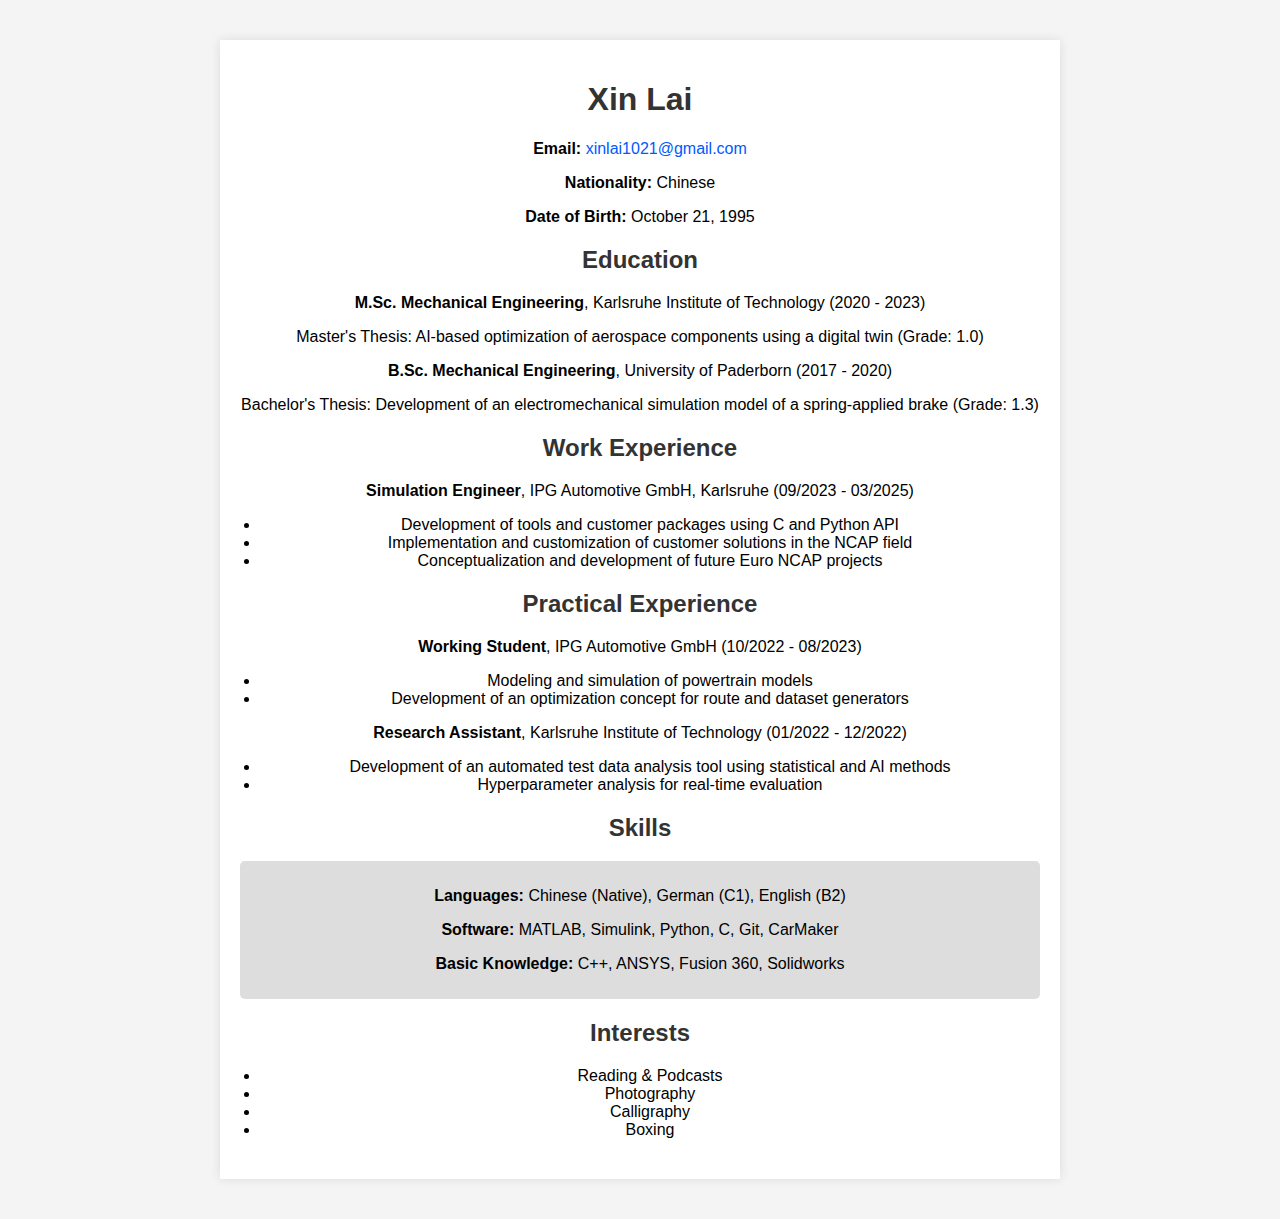
==== resume_en.html @ 1f8005c8 "website portal" ====
<!DOCTYPE html>
<html lang="en">
<head>
    <meta charset="UTF-8">
    <meta name="viewport" content="width=device-width, initial-scale=1.0">
    <title>Resume - Xin Lai</title>
    <link rel="stylesheet" href="css/master.css">
    <link rel="Favicon" href="images/favicon.ico" type="image/x-icon">
    <link rel="shortcut icon" href="images/favicon.ico" type="image/x-icon">
    <meta name="viewport" content="width=device-width, initial-scale=1.0">
    <meta name="name" content="Xin Lai's Portal">
    <meta name="robots" content="noindex, nofollow">
    <style>
        body {
            font-family: Arial, sans-serif;
            margin: 40px;
            background-color: #f4f4f4;
        }
        .container {
            max-width: 800px;
            margin: auto;
            background: white;
            padding: 20px;
            box-shadow: 0px 0px 10px rgba(0, 0, 0, 0.1);
        }
        h1, h2 {
            color: #333;
        }
        .section {
            margin-bottom: 20px;
        }
        .contact, .skills {
            background: #ddd;
            padding: 10px;
            border-radius: 5px;
        }
        ul {
            padding-left: 20px;
        }
    </style>
</head>
<body>

<div class="container">
    <h1>Xin Lai</h1>
    <p><strong>Email:</strong> <a href="mailto:xinlai1021@gmail.com">xinlai1021@gmail.com</a></p>
    <p><strong>Nationality:</strong> Chinese</p>
    <p><strong>Date of Birth:</strong> October 21, 1995</p>

    <div class="section">
        <h2>Education</h2>
        <p><strong>M.Sc. Mechanical Engineering</strong>, Karlsruhe Institute of Technology (2020 - 2023)</p>
        <p>Master's Thesis: AI-based optimization of aerospace components using a digital twin (Grade: 1.0)</p>

        <p><strong>B.Sc. Mechanical Engineering</strong>, University of Paderborn (2017 - 2020)</p>
        <p>Bachelor's Thesis: Development of an electromechanical simulation model of a spring-applied brake (Grade: 1.3)</p>
    </div>

    <div class="section">
        <h2>Work Experience</h2>
        <p><strong>Simulation Engineer</strong>, IPG Automotive GmbH, Karlsruhe (09/2023 - 03/2025)</p>
        <ul>
            <li>Development of tools and customer packages using C and Python API</li>
            <li>Implementation and customization of customer solutions in the NCAP field</li>
            <li>Conceptualization and development of future Euro NCAP projects</li>
        </ul>
    </div>

    <div class="section">
        <h2>Practical Experience</h2>
        <p><strong>Working Student</strong>, IPG Automotive GmbH (10/2022 - 08/2023)</p>
        <ul>
            <li>Modeling and simulation of powertrain models</li>
            <li>Development of an optimization concept for route and dataset generators</li>
        </ul>

        <p><strong>Research Assistant</strong>, Karlsruhe Institute of Technology (01/2022 - 12/2022)</p>
        <ul>
            <li>Development of an automated test data analysis tool using statistical and AI methods</li>
            <li>Hyperparameter analysis for real-time evaluation</li>
        </ul>
    </div>

    <div class="section">
        <h2>Skills</h2>
        <div class="skills">
            <p><strong>Languages:</strong> Chinese (Native), German (C1), English (B2)</p>
            <p><strong>Software:</strong> MATLAB, Simulink, Python, C, Git, CarMaker</p>
            <p><strong>Basic Knowledge:</strong> C++, ANSYS, Fusion 360, Solidworks</p>
        </div>
    </div>

    <div class="section">
        <h2>Interests</h2>
        <ul>
            <li>Reading & Podcasts</li>
            <li>Photography</li>
            <li>Calligraphy</li>
            <li>Boxing</li>
        </ul>
    </div>
</div>

</body>
</html>
---- css/master.css ----
body {
    background-color: #ffffff;
    color: black;
    font-family: Arial, Helvetica, sans-serif;
    text-align: center;
}

footer {
    background-color: #f1f1f1;
    color: black;
    text-align: center;
    padding: 10px;
    margin-top: 2rem;
    margin-bottom: 2rem;
}

a {
    color: #0059ff;
    text-decoration: none;
}

a:hover {
    color: #b30000;
    text-decoration: underline;
}
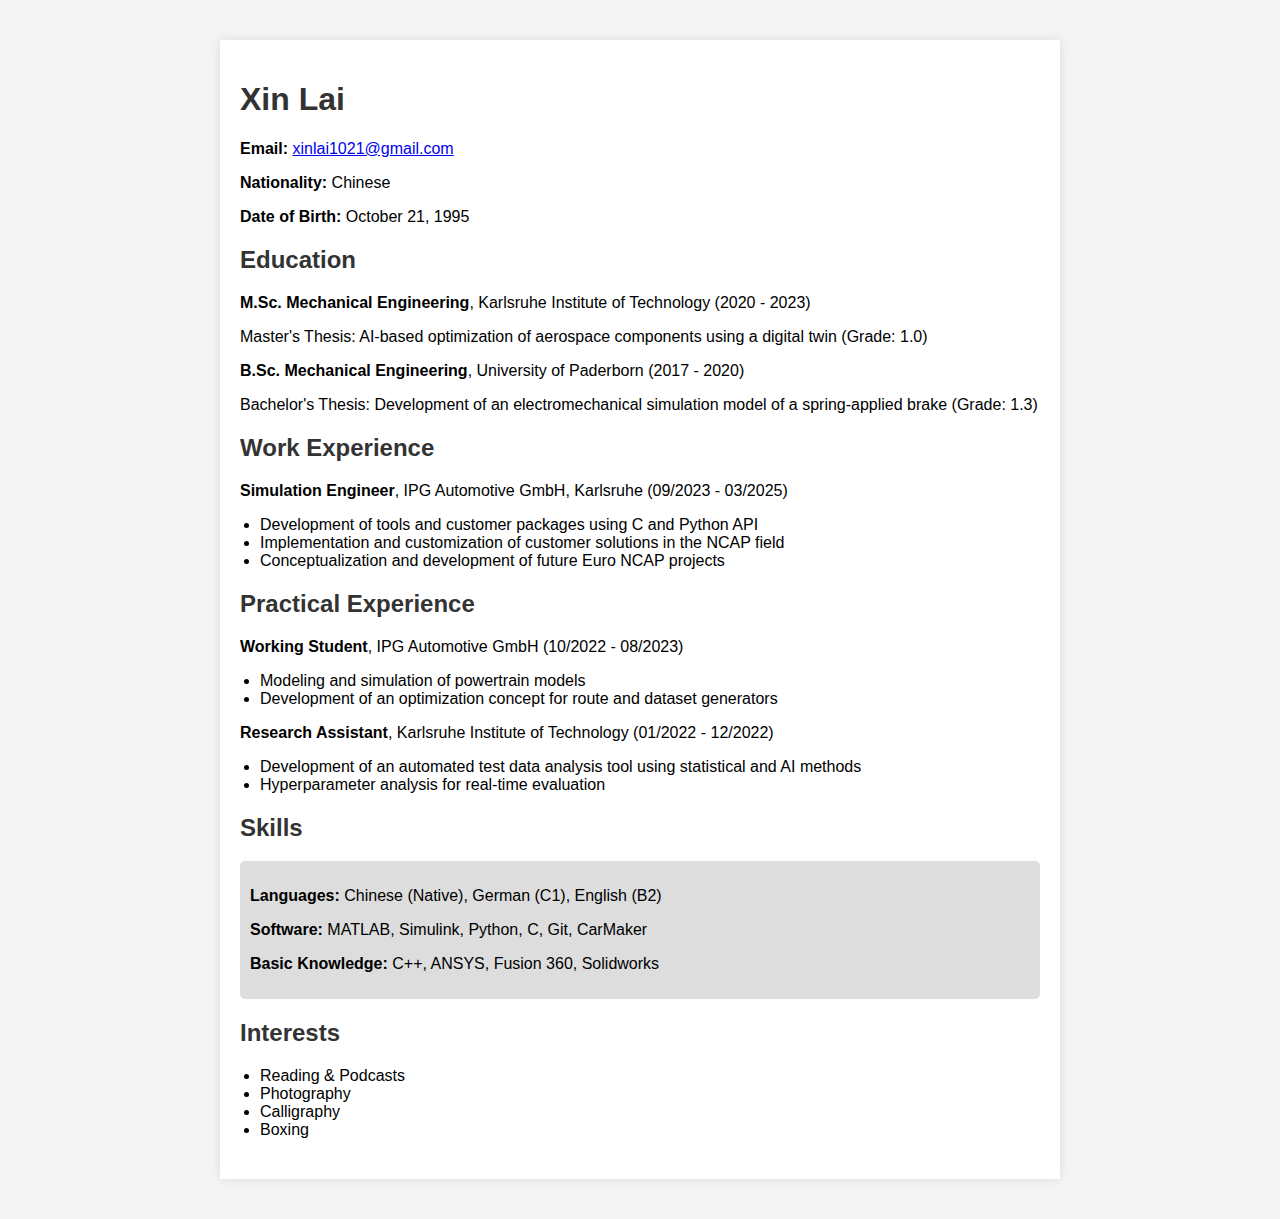
==== commit 60f0d586: "update_resume" ====
--- a/resume_en.html
+++ b/resume_en.html
@@ -4,10 +4,6 @@
     <meta charset="UTF-8">
     <meta name="viewport" content="width=device-width, initial-scale=1.0">
     <title>Resume - Xin Lai</title>
-    <link rel="stylesheet" href="css/master.css">
-    <link rel="Favicon" href="images/favicon.ico" type="image/x-icon">
-    <link rel="shortcut icon" href="images/favicon.ico" type="image/x-icon">
-    <meta name="viewport" content="width=device-width, initial-scale=1.0">
     <meta name="name" content="Xin Lai's Portal">
     <meta name="robots" content="noindex, nofollow">
     <style>
